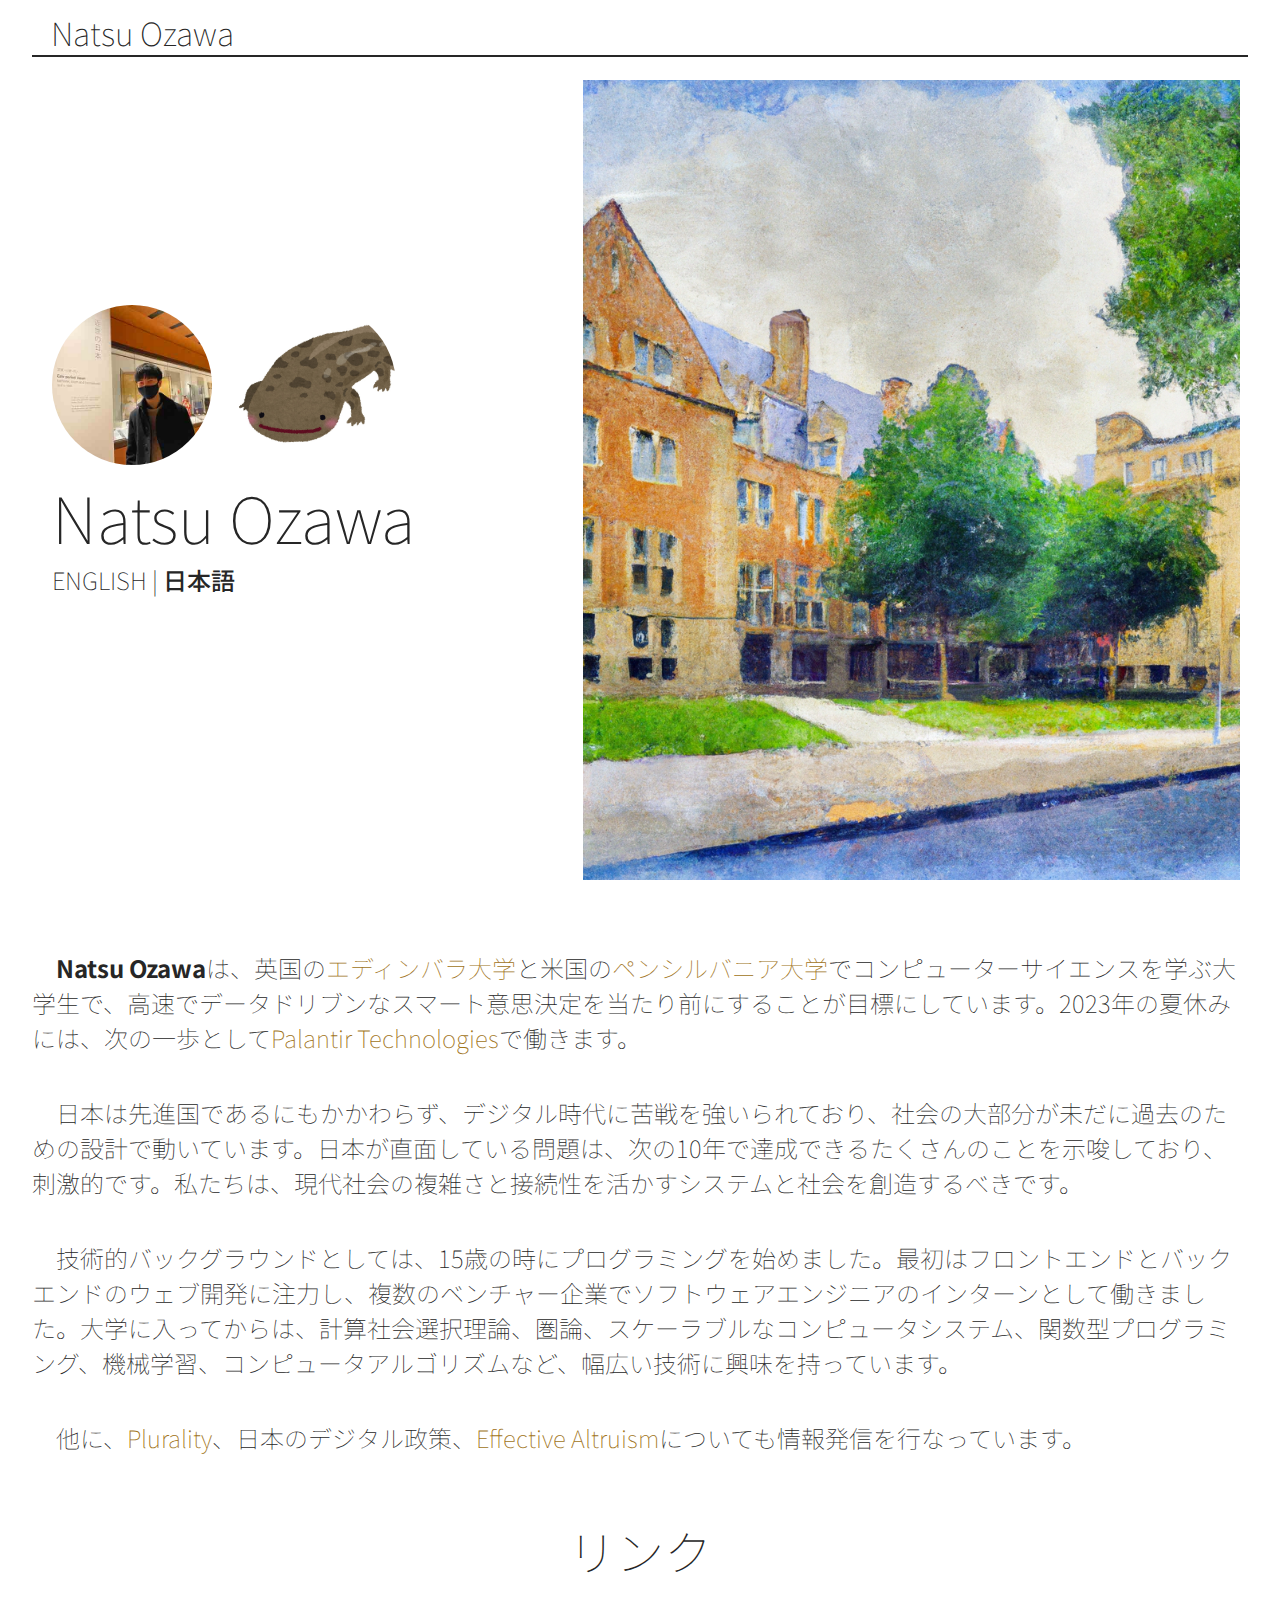
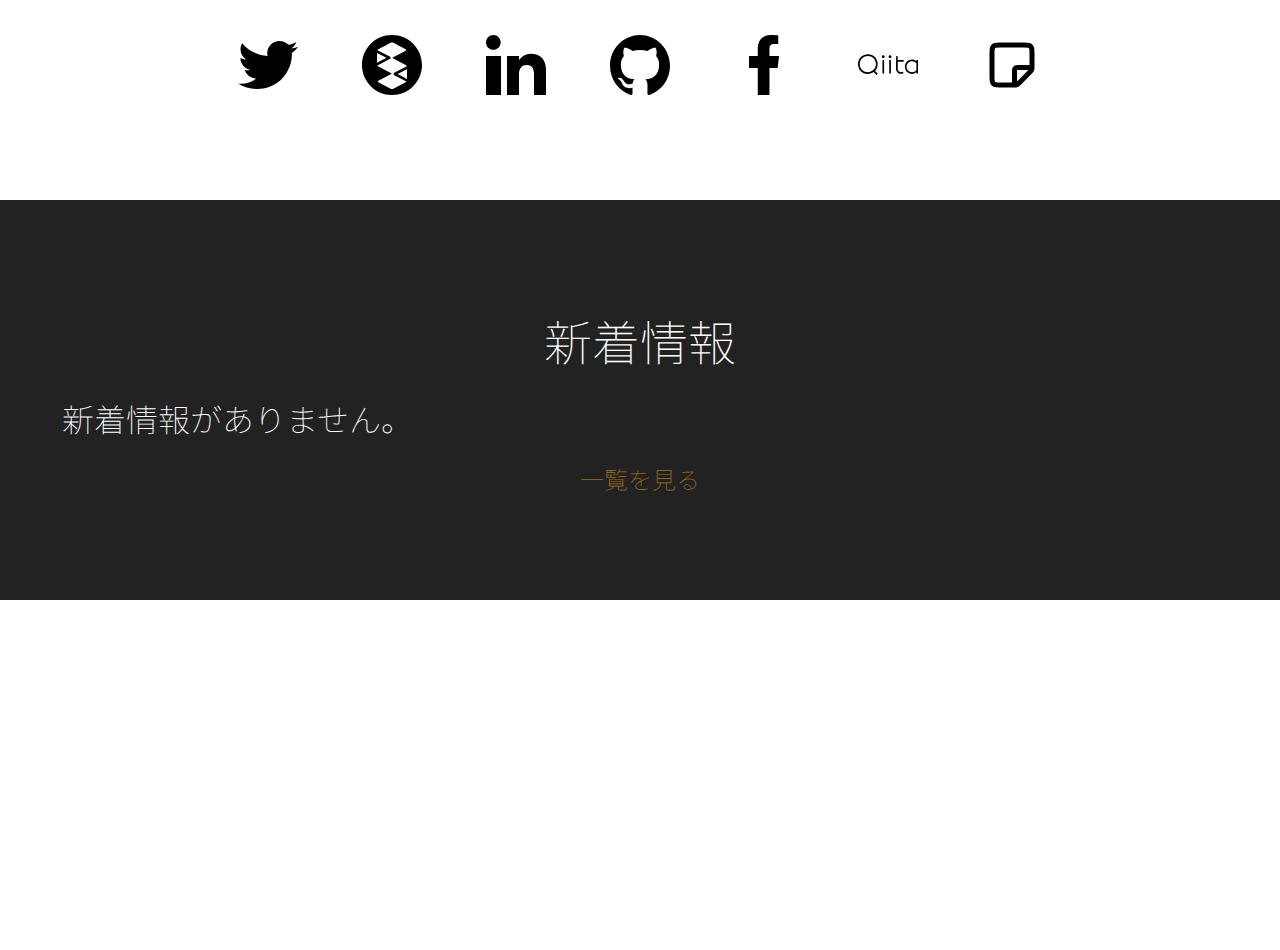
==== jp/index.html @ 7d750319 "Fix image links again" ====
<!DOCTYPE html>
<html>
<head>
  <meta charset="utf-8">
  <meta name="viewport" content="width=device-width, initial-scale=1.0">
  <title>Natsu Ozawa - 小澤夏彦</title>
  <meta name="description" content="Natsu Ozawaは、英国のエディンバラ大学と米国のペンシルバニア大学でコンピューターサイエンスを学ぶ大学生で、高速でデータドリブンなスマート意思決定を当たり前にすることが目標にしています。">
  <meta property="og:locale" content="ja_JP" />
  <meta property="og:type" content="website" />
  <meta property="og:title" content="Natsu Ozawa" />
  <meta property="og:description" content="Natsu Ozawaは、英国のエディンバラ大学と米国のペンシルバニア大学でコンピューターサイエンスを学ぶ大学生で、高速でデータドリブンなスマート意思決定を当たり前にすることが目標です。">
  <meta property="og:url" content="https://natsuozawa.com/" />
  <meta property="og:site_name" content="Natsu Ozawa" />
  <meta property="og:image" content="https://natsuozawa.com/img/ogimage.png" />
  <meta property="og:image:width" content="2880" />
  <meta property="og:image:height" content="1404" />
  <meta property="og:image:type" content="image/png" />

  <meta name="author" content="Natsu Ozawa">
  <meta name="keywords" content="Natsu Ozawa, Natsu, Ozawa, 小澤夏彦, natsuozawa">
  <link href="https://fonts.googleapis.com/css2?family=Noto+Sans+JP:wght@100;400&display=swap" rel="stylesheet">
  <link type="text/css" rel="stylesheet" href="../index.css">
  <script>
  if (sessionStorage.getItem('natsuozawa.github.io:initial') == null) {
    sessionStorage.setItem('natsuozawa.github.io:initial', 'ja');
  }
  </script>
</head>
<body>
  <div id="header-wrap">
    <div id="header">
      <h1 id="header-name"><a href="/jp">Natsu Ozawa</a></h1>
    </div>
  </div>
  <div id="content">
    <div id="main">
      <div class="stretch left">
        <div>
          <img class="avatar" src="../img/face.jpg" />
          <img class="avatar" src="../img/ntszw.jpg" />
          <h1 class="giant">Natsu Ozawa</h1>
          <p><a href="..">English</a> | <span style="font-weight: 500">日本語</span></p>
        </div>
      </div>
      <div class="stretch right"></div>
    </div>
    <div id="introduction" class="component padded">
      <p class="message"><span style="font-weight: bold;">Natsu Ozawa</span>は、英国の<a href="https://www.ed.ac.uk">エディンバラ大学</a>と米国の<a href="https://www.upenn.edu">ペンシルバニア大学</a>でコンピューターサイエンスを学ぶ大学生で、高速でデータドリブンなスマート意思決定を当たり前にすることが目標にしています。2023年の夏休みには、次の一歩として<a href="https://www.palantir.com">Palantir Technologies</a>で働きます。</p>
      <p class="message">日本は先進国であるにもかかわらず、デジタル時代に苦戦を強いられており、社会の大部分が未だに過去のための設計で動いています。日本が直面している問題は、次の10年で達成できるたくさんのことを示唆しており、刺激的です。私たちは、現代社会の複雑さと接続性を活かすシステムと社会を創造するべきです。</p>
      <p class="message">技術的バックグラウンドとしては、15歳の時にプログラミングを始めました。最初はフロントエンドとバックエンドのウェブ開発に注力し、複数のベンチャー企業でソフトウェアエンジニアのインターンとして働きました。大学に入ってからは、計算社会選択理論、圏論、スケーラブルなコンピュータシステム、関数型プログラミング、機械学習、コンピュータアルゴリズムなど、幅広い技術に興味を持っています。</p>
      <p class="message">他に、<a href="https://plurality.institute">Plurality</a>、日本のデジタル政策、<a href="https://www.effectivealtruism.org">Effective Altruism</a>についても情報発信を行なっています。</p>

      <div class="box-container">
        <div class="box">
          <h1 class="big">リンク</h1>
            <a href="https://twitter.com/ntszw"><img src="/img/twitter.svg" class="link-img" /></a></li>
            <a href="https://scrapbox.io/natsuozawa"><img src="/img/scrapbox.svg" class="link-img" /></a>
            <a href="https://linkedin.com/in/natsuozawa"><img src="/img/linkedin.svg" class="link-img" /></a></li>
            <a href="https://github.com/natsuozawa"><img src="/img/github.svg" class="link-img" /></a></li>
            <a href="https://facebook.com/ntszw"><img src="/img/facebook.svg" class="link-img" /></a></li>
            <a href="https://qiita.com/natsuozawa"><img src="/img/qiita.svg" class="link-img" /></a></li>
            <a href="https://note.com/natsuozawa"><img src="/img/note.svg" class="link-img" /></a></li>
          </ul>
        </div>
      </div>
    </div>
    </div>
    <div id="see" class="last">
      <div class="blackbox">
        <h1 class="big">新着情報</h1>
        <div class="component" id="gpmb_index_root" style="text-align: left">
          <h1>新着情報がありません。</h1>
        </div>
        <p class="message"><a href="../information">一覧を見る</a></p>
      </div>
    </div>
  </div>
  <div class="before-footer"></div>
  <div id="footer">
    <div id="name">
      <h1>Natsu Ozawa</h1>
    </div>
    <div id="navigator">
      <ul class="nav">
        <li><a href="../">English</a></li>
        <li><a href="https://blog.natsuozawa.com">Blog</a></li>
        <li><a href="https://resume.id/natsuozawa">Portfolio</a></li>
      </ul>
      <p>&#169; 2018-2023 Natsu Ozawa</p>
    </div>
  </div>
  <script src="../jquery-1.12.4.min.js"></script>
  <script src="../check.js"></script>
  <script src="../gpmb.js"></script>
  <script>
    gpmb.load("natsuozawa", "information", function() {
      var gpmbIndexRoot = document.getElementById("gpmb_index_root");
      if (gpmb.entries.length > 0) gpmbIndexRoot.innerHTML = "";
      gpmb.embed(gpmbIndexRoot, -1, -2, "ja-JP");
    });
  </script>
</body>
</html>
---- index.css ----
body {
  font-family: "Noto Sans Japanese", "Noto Sans JP", sans-serif;
  margin: 0;
  color: #262626;
}

div {
  background-repeat: no-repeat;
  background-size: cover;
}

#content {
  background-color: white;
}

h1, h2, h3, p, li {
  font-weight: 100;
  margin: 0;
}

a {
  text-decoration: none;
  color: #a07318;
}

a:hover {
  color: #664d04;
}

hr {
  width: 5%;
  border: none;
  border-bottom: 2px solid white;
  margin: auto;
}

@media only screen and (min-width: 410px) and (min-height: 350px) {
  .giant {
    font-size: 64px;
  }
  .big {
    font-size: 48px;
  }
  .message {
    font-size: 24px;
  }
  .icon {
    height: 64px;
    width: 64px;
  }
}
@media only screen and (max-width: 410px), only screen and (max-height: 350px) {
  .giant {
    font-size: 48px;
  }
  .big {
    font-size: 36px;
  }
  .message {
    font-size: 20px;
  }
  .icon {
    height: 48px;
    width: 48px;
  }
}
.bold-text {
  font-weight: 400;
}

.component {
  width: 95%;
  margin: auto;
}

.box {
  padding: 20px;
}
.box p {
  font-size: 20px;
}

.blackbox {
  background-color: rgba(0, 0, 0, 0.6);
  display: table-cell;
  vertical-align: middle;
  height: inherit;
  width: 100vw;
  color: white;
  padding: 0 2.5%;
}

.banner {
  height: calc(100vh - 80px);
  width: 100%;
  text-align: center;
  background-repeat: no-repeat;
  background-size: cover;
  background-attachment: fixed;
  margin-bottom: 50px;
}
.banner h1 {
  text-transform: uppercase;
}

.last {
  text-align: center;
  background-attachment: fixed;
  height: 400px;
}
.last h1 {
  margin-bottom: 20px;
}

.avatar {
  height: 160px;
  width: 160px;
  border-radius: 50%;
  object-fit: cover;
  object-position: center;
}

.link-img {
  width: 60px;
  object-fit: cover;
  object-position: center;
  margin: 30px;
}

#header-wrap {
  background-color: white;
  padding-bottom: 20px;
  height: 60px;
}

#header {
  width: 95%;
  border-bottom: 2px solid #262626;
  margin: 0 auto;
  padding-top: 9px;
}
#header a {
  color: inherit;
}
#header #header-name {
  font-weight: 100;
  margin: 0;
  width: 220px;
  text-align: center;
}
@media only screen and (min-width: 650px) {
  #header #header-name {
    display: inline-block;
  }
}
@media only screen and (max-width: 310px) {
  #header #header-name {
    display: inline-block;
  }
  #header .nav {
    display: none;
  }
}

#footer {
  width: 95%;
  margin: 0 2.5%;
  bottom: 0;
}
#footer div {
  display: table-cell;
  vertical-align: middle;
  height: inherit;
}
#footer #name h1 {
  font-weight: 400;
  font-size: 64px;
  text-align: center;
}
#footer #navigator {
  text-align: right;
  position: relative;
}
#footer #navigator .nav {
  font-size: 28px;
  margin: 0;
  padding: 0;
}
#footer #navigator .nav li {
  display: inline-block;
  margin-right: 20px;
}
#footer #navigator p {
  position: absolute;
  bottom: 10px;
  right: 20px;
}

@media only screen and (min-width: 600px) {
  #name {
    width: 300px;
  }
  #navigator {
    width: calc(95vw - 310px);
  }
}
@media only screen and (max-width: 600px) and (min-width: 350px) {
  #name h1 {
    width: 200px;
    font-size: 48px !important;
  }
  #navigator {
    width: calc(95vw - 200px);
  }
}
@media only screen and (max-width: 350px) {
  .before-footer {
    margin-bottom: 250px;
  }
  #footer {
    height: 230px !important;
  }
  #name {
    display: none !important;
  }
  #navigator {
    width: 95vw;
  }
}
@media only screen and (min-height: 350px) {
  #footer {
    height: 350px;
  }
}
@media only screen and (max-height: 350px) {
  #footer {
    height: 100vh;
  }
  #footer #name h1 {
    font-size: 48px !important;
  }
}
#main {
  width: 95%;
  margin: auto;
  padding-bottom: 50px;
}
#main .left p {
  text-transform: uppercase;
  font-weight: 100;
  font-size: 24px;
}
#main .left h1, #main .left p {
  padding-left: 20px;
}
#main .left img {
  margin-left: 20px;
}
#main .left a {
  color: inherit;
}
#main .left a:hover {
  color: #a07318;
}
#main .right {
  background-image: url("img/aiart.png");
  background-position: left top;
  margin-bottom: 20px;
}
@media only screen and (min-width: 600px) {
  #main .left, #main .right {
    display: inline-block;
    vertical-align: middle;
  }
  #main .left {
    width: 45%;
    height: calc(100vh - 80px);
  }
  #main .left > div {
    padding-top: 25vh;
  }
  #main .right {
    width: 54%;
    height: calc(100vh - 100px);
  }
}
@media only screen and (max-width: 600px) {
  #main .left {
    height: calc(40vh - 40px);
    width: 100%;
  }
  #main .left > div {
    padding-top: 5vh;
  }
  #main .right {
    height: calc(70vh - 110px);
    width: 80%;
    margin: auto;
  }
}
@media only screen and (max-width: 600px) and (max-height: 575px) {
  #main .right {
    visibility: hidden;
  }
}
@media only screen and (max-width: 310px) and (max-height: 710px) {
  #main .right {
    visibility: hidden;
  }
}
@media only screen and (max-height: 600px) {
  #main .left > div {
    padding-top: 5vh;
  }
}

#introduction {
  padding-bottom: 50px;
}
#introduction .box-container {
  display: flex;
  justify-content: center;
}
#introduction h1 {
  text-align: center;
  margin-bottom: 20px;
}
#introduction p {
  margin-bottom: 40px;
  text-indent: 24px;
}
#introduction svg {
  margin-right: 16px;
  display: inline-block;
  vertical-align: middle;
  fill: #666;
}

#see {
  background-color: #555;
  background-position: center;
}

/*# sourceMappingURL=index.css.map */
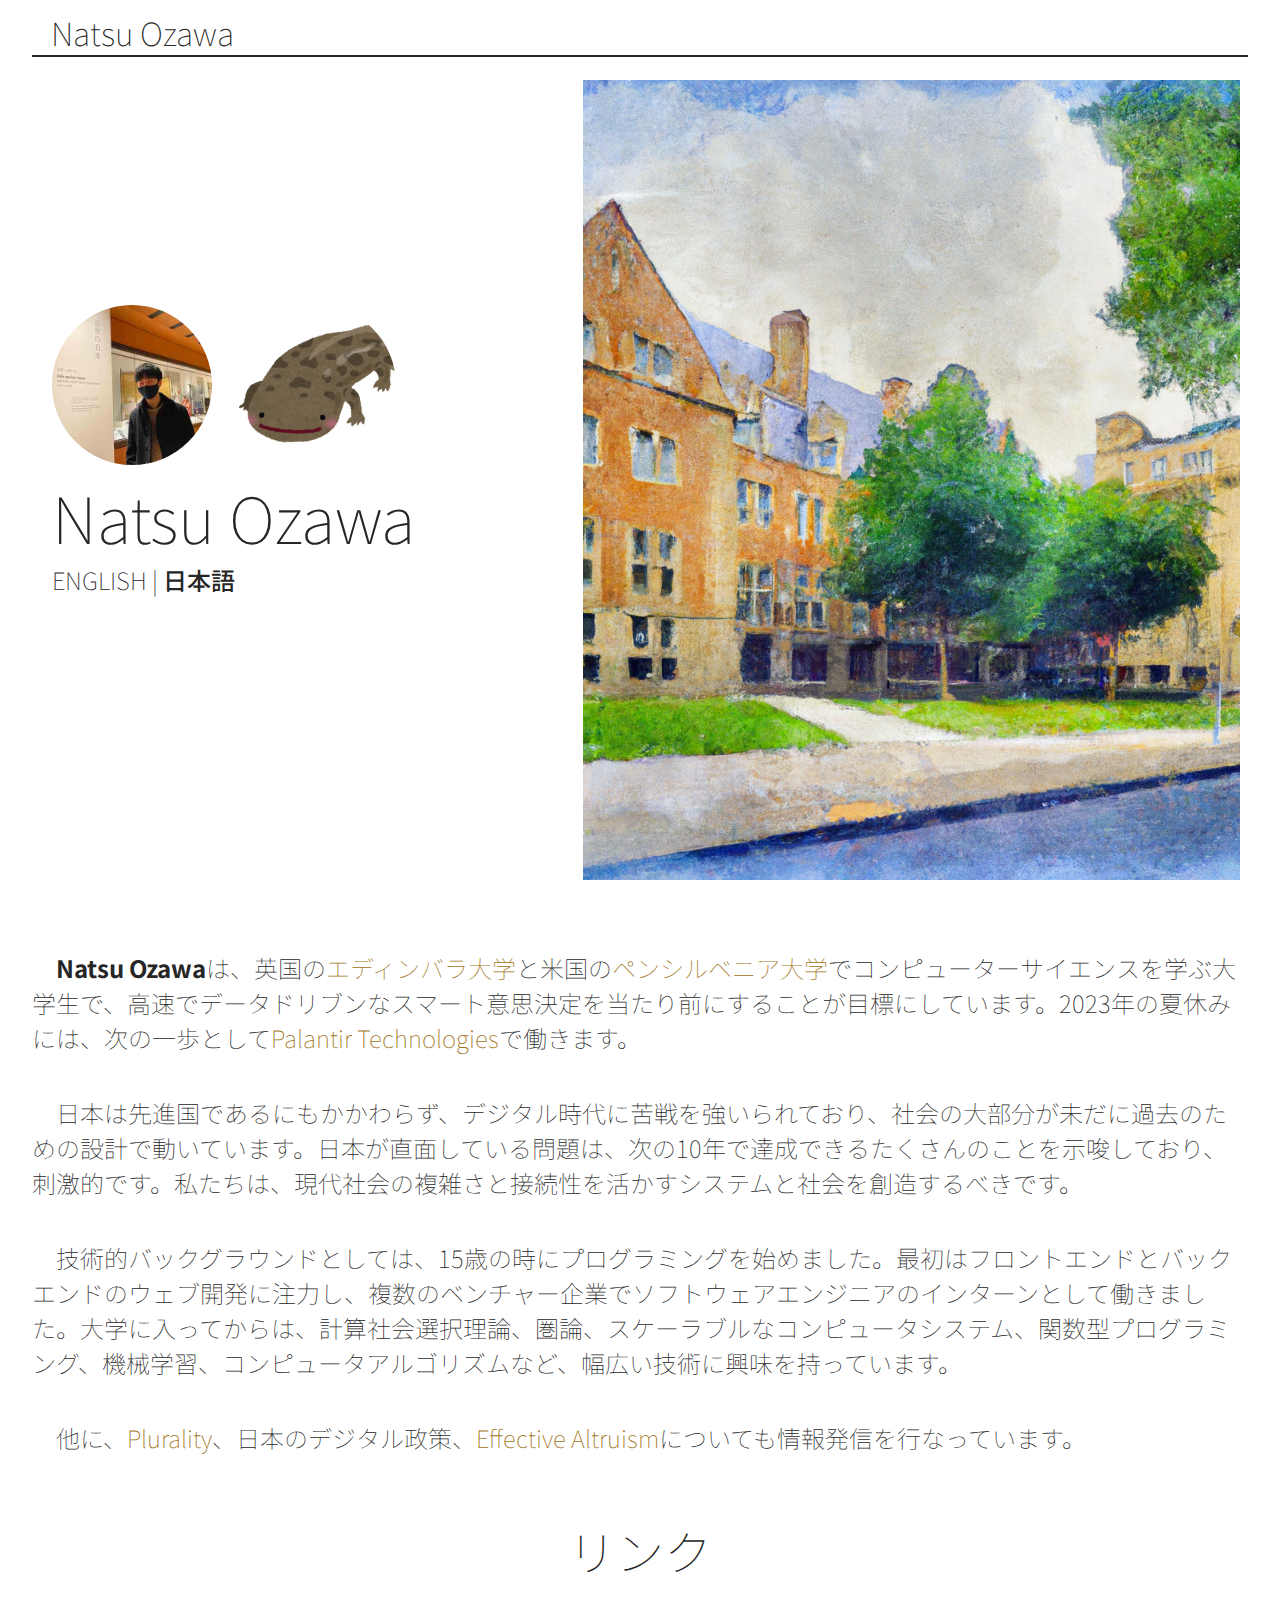
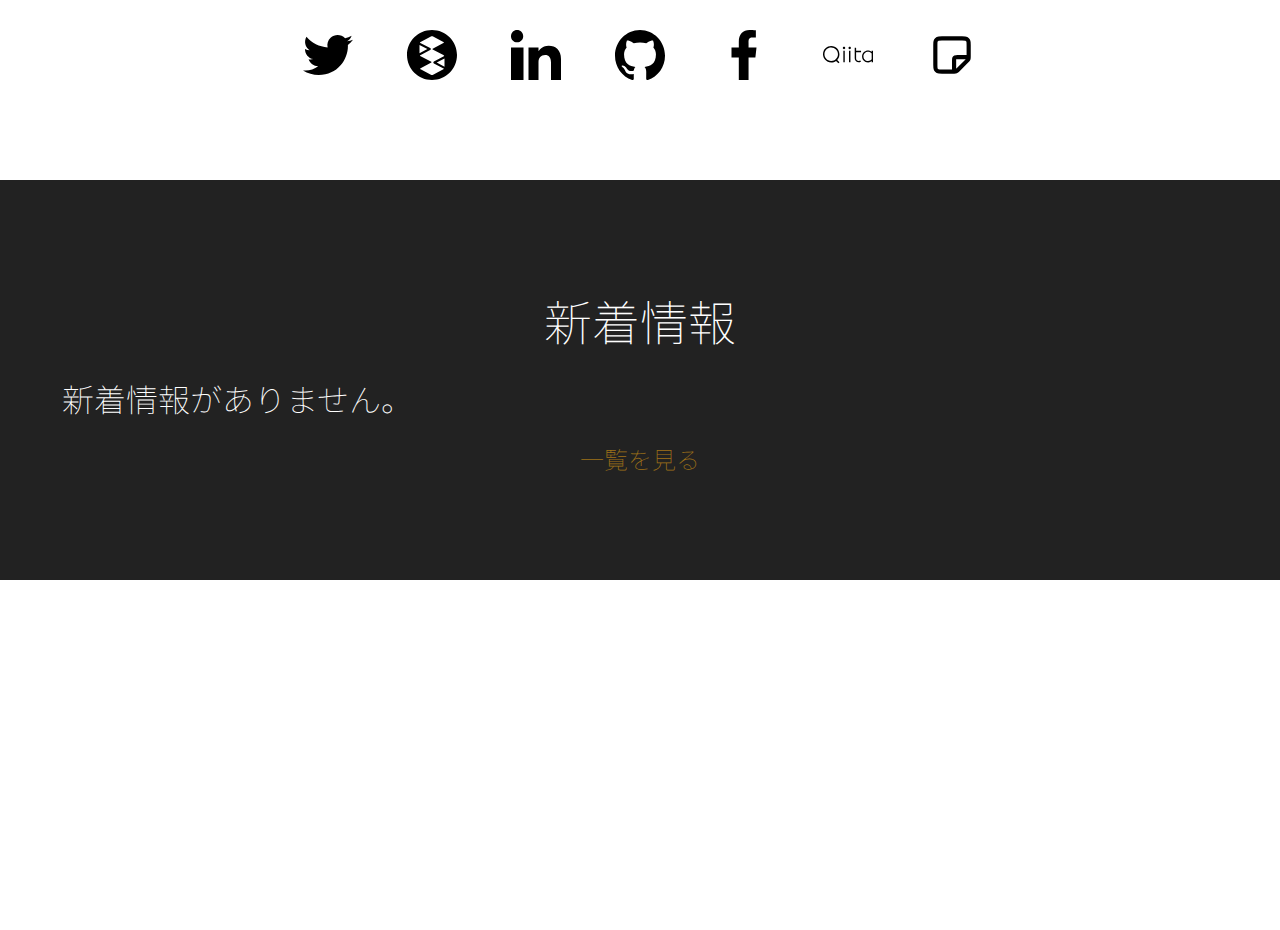
==== commit 7949a765: "Fix Japanese spelling of Pennsylvania" ====
--- a/jp/index.html
+++ b/jp/index.html
@@ -4,7 +4,7 @@
   <meta charset="utf-8">
   <meta name="viewport" content="width=device-width, initial-scale=1.0">
   <title>Natsu Ozawa - 小澤夏彦</title>
-  <meta name="description" content="Natsu Ozawaは、英国のエディンバラ大学と米国のペンシルバニア大学でコンピューターサイエンスを学ぶ大学生で、高速でデータドリブンなスマート意思決定を当たり前にすることが目標にしています。">
+  <meta name="description" content="Natsu Ozawaは、英国のエディンバラ大学と米国のペンシルベニア大学でコンピューターサイエンスを学ぶ大学生で、高速でデータドリブンなスマート意思決定を当たり前にすることが目標にしています。">
   <meta property="og:locale" content="ja_JP" />
   <meta property="og:type" content="website" />
   <meta property="og:title" content="Natsu Ozawa" />
@@ -45,7 +45,7 @@
       <div class="stretch right"></div>
     </div>
     <div id="introduction" class="component padded">
-      <p class="message"><span style="font-weight: bold;">Natsu Ozawa</span>は、英国の<a href="https://www.ed.ac.uk">エディンバラ大学</a>と米国の<a href="https://www.upenn.edu">ペンシルバニア大学</a>でコンピューターサイエンスを学ぶ大学生で、高速でデータドリブンなスマート意思決定を当たり前にすることが目標にしています。2023年の夏休みには、次の一歩として<a href="https://www.palantir.com">Palantir Technologies</a>で働きます。</p>
+      <p class="message"><span style="font-weight: bold;">Natsu Ozawa</span>は、英国の<a href="https://www.ed.ac.uk">エディンバラ大学</a>と米国の<a href="https://www.upenn.edu">ペンシルベニア大学</a>でコンピューターサイエンスを学ぶ大学生で、高速でデータドリブンなスマート意思決定を当たり前にすることが目標にしています。2023年の夏休みには、次の一歩として<a href="https://www.palantir.com">Palantir Technologies</a>で働きます。</p>
       <p class="message">日本は先進国であるにもかかわらず、デジタル時代に苦戦を強いられており、社会の大部分が未だに過去のための設計で動いています。日本が直面している問題は、次の10年で達成できるたくさんのことを示唆しており、刺激的です。私たちは、現代社会の複雑さと接続性を活かすシステムと社会を創造するべきです。</p>
       <p class="message">技術的バックグラウンドとしては、15歳の時にプログラミングを始めました。最初はフロントエンドとバックエンドのウェブ開発に注力し、複数のベンチャー企業でソフトウェアエンジニアのインターンとして働きました。大学に入ってからは、計算社会選択理論、圏論、スケーラブルなコンピュータシステム、関数型プログラミング、機械学習、コンピュータアルゴリズムなど、幅広い技術に興味を持っています。</p>
       <p class="message">他に、<a href="https://plurality.institute">Plurality</a>、日本のデジタル政策、<a href="https://www.effectivealtruism.org">Effective Altruism</a>についても情報発信を行なっています。</p>
--- a/index.css
+++ b/index.css
@@ -121,10 +121,10 @@
 }
 
 .link-img {
-  width: 60px;
+  width: 50px;
   object-fit: cover;
   object-position: center;
-  margin: 30px;
+  margin: 25px;
 }
 
 #header-wrap {
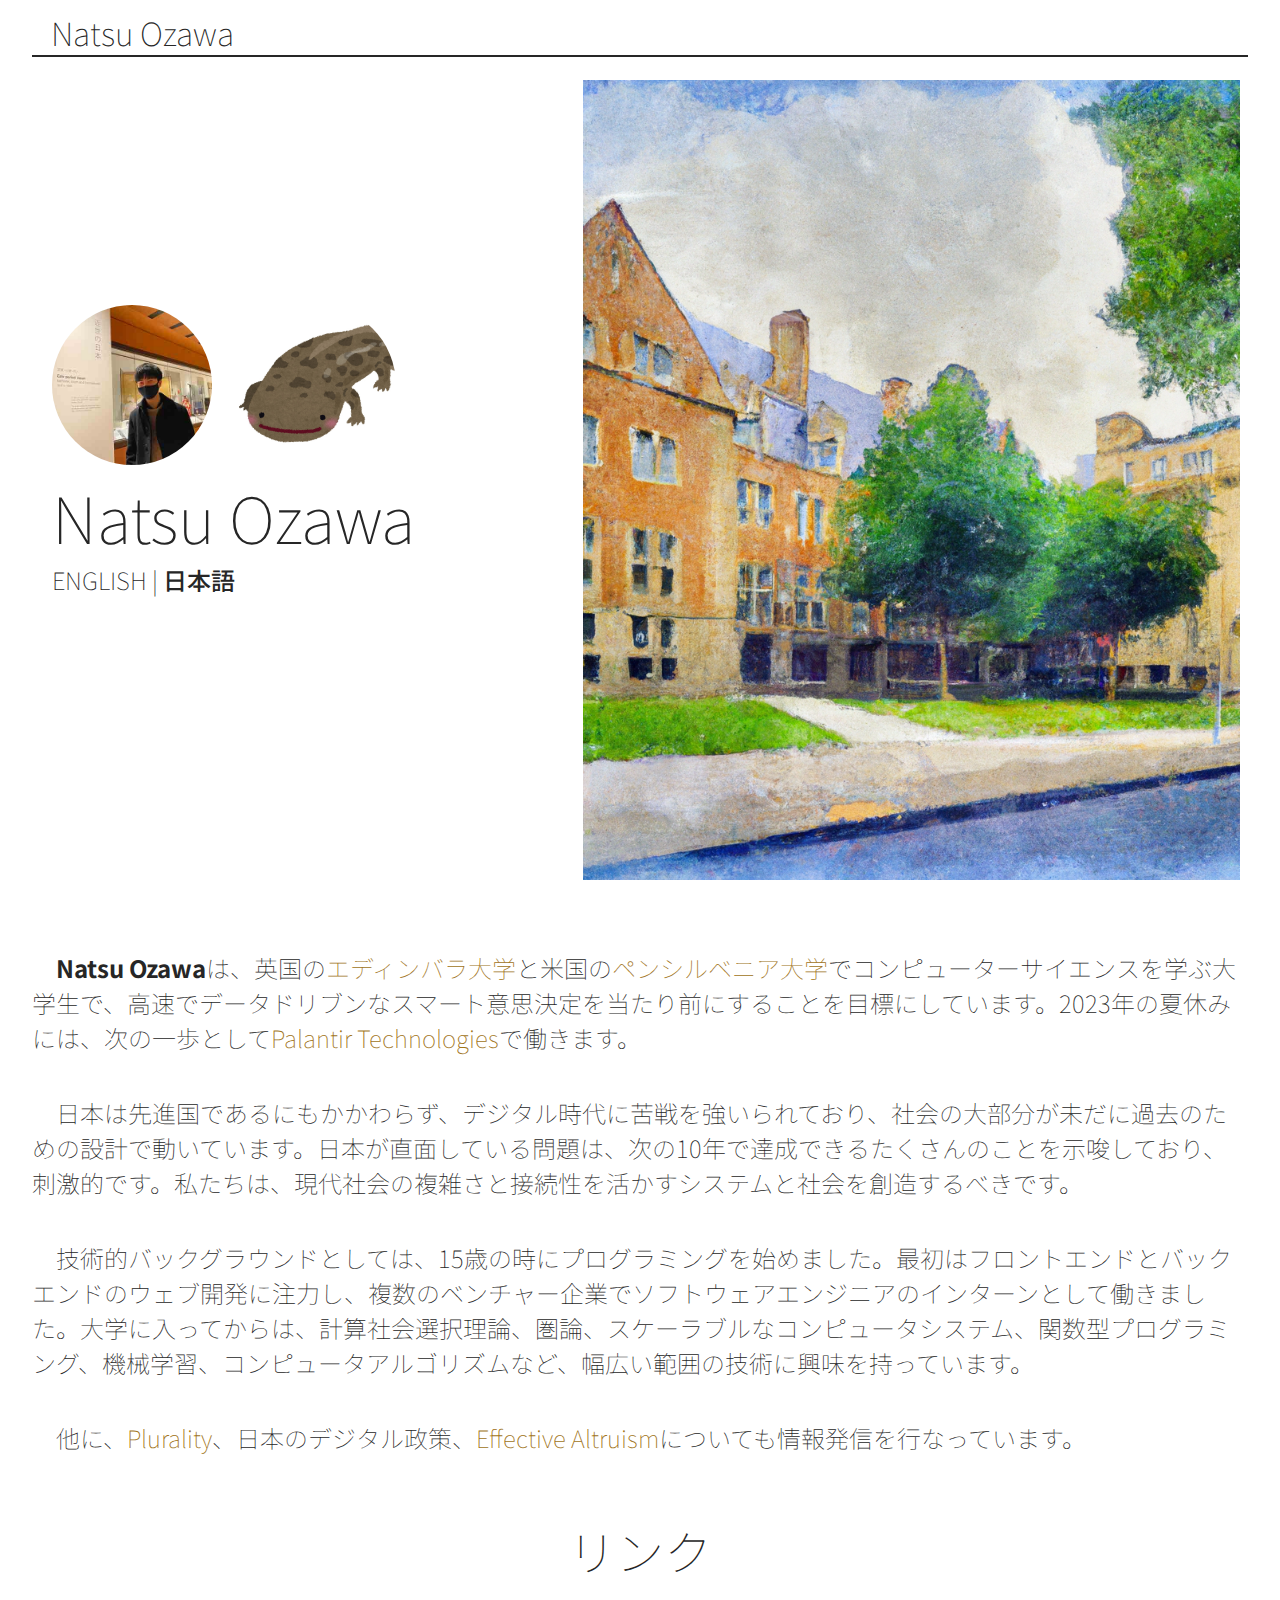
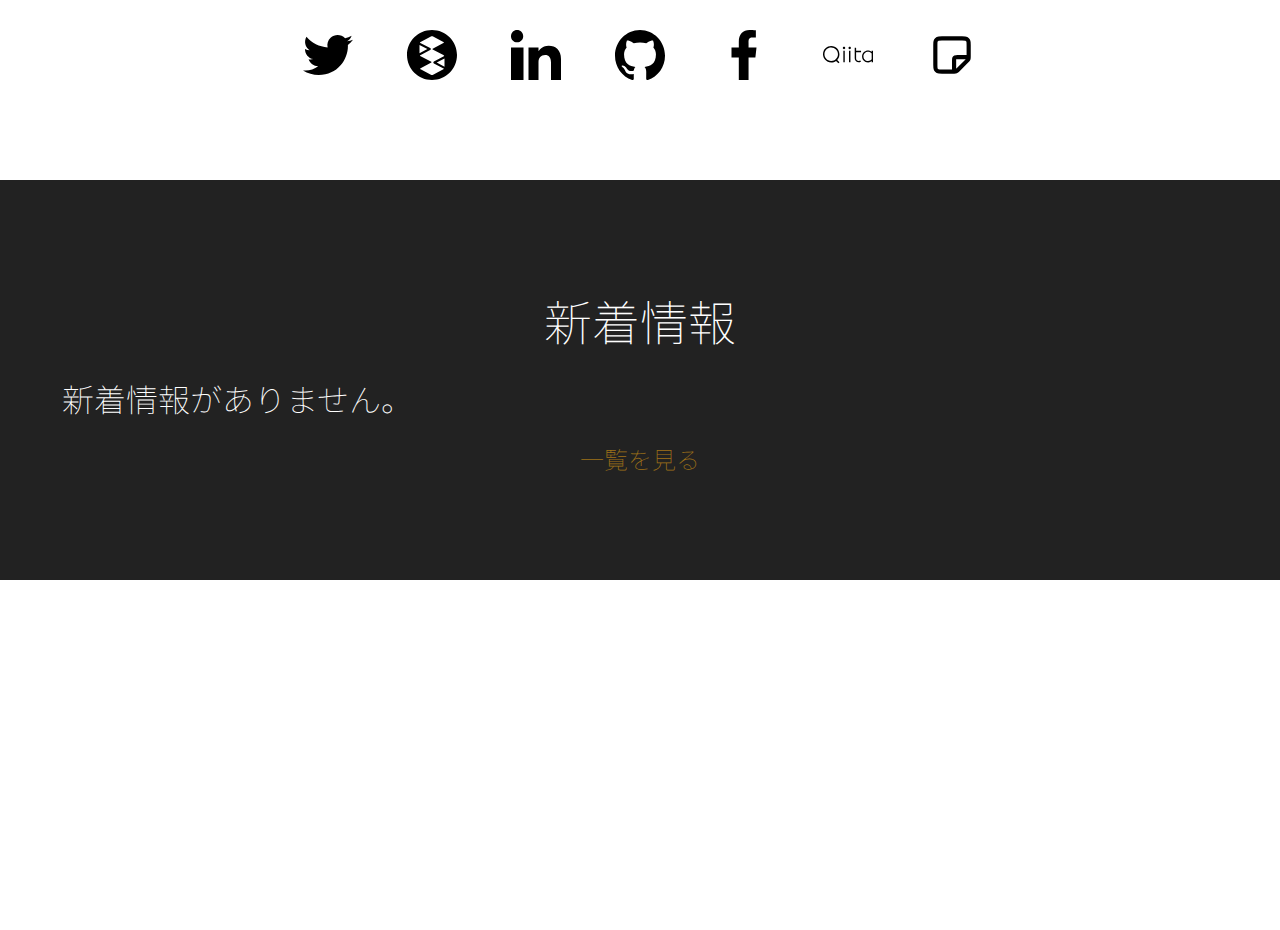
==== commit c7293505: "Fix Japanese wording" ====
--- a/jp/index.html
+++ b/jp/index.html
@@ -4,11 +4,11 @@
   <meta charset="utf-8">
   <meta name="viewport" content="width=device-width, initial-scale=1.0">
   <title>Natsu Ozawa - 小澤夏彦</title>
-  <meta name="description" content="Natsu Ozawaは、英国のエディンバラ大学と米国のペンシルベニア大学でコンピューターサイエンスを学ぶ大学生で、高速でデータドリブンなスマート意思決定を当たり前にすることが目標にしています。">
+  <meta name="description" content="Natsu Ozawaは、英国のエディンバラ大学と米国のペンシルベニア大学でコンピューターサイエンスを学ぶ大学生で、高速でデータドリブンなスマート意思決定を当たり前にすることを目標にしています。">
   <meta property="og:locale" content="ja_JP" />
   <meta property="og:type" content="website" />
   <meta property="og:title" content="Natsu Ozawa" />
-  <meta property="og:description" content="Natsu Ozawaは、英国のエディンバラ大学と米国のペンシルバニア大学でコンピューターサイエンスを学ぶ大学生で、高速でデータドリブンなスマート意思決定を当たり前にすることが目標です。">
+  <meta property="og:description" content="Natsu Ozawaは、英国のエディンバラ大学と米国のペンシルバニア大学でコンピューターサイエンスを学ぶ大学生で、高速でデータドリブンなスマート意思決定を当たり前にすることを目標にしています。">
   <meta property="og:url" content="https://natsuozawa.com/" />
   <meta property="og:site_name" content="Natsu Ozawa" />
   <meta property="og:image" content="https://natsuozawa.com/img/ogimage.png" />
@@ -45,9 +45,9 @@
       <div class="stretch right"></div>
     </div>
     <div id="introduction" class="component padded">
-      <p class="message"><span style="font-weight: bold;">Natsu Ozawa</span>は、英国の<a href="https://www.ed.ac.uk">エディンバラ大学</a>と米国の<a href="https://www.upenn.edu">ペンシルベニア大学</a>でコンピューターサイエンスを学ぶ大学生で、高速でデータドリブンなスマート意思決定を当たり前にすることが目標にしています。2023年の夏休みには、次の一歩として<a href="https://www.palantir.com">Palantir Technologies</a>で働きます。</p>
+      <p class="message"><span style="font-weight: bold;">Natsu Ozawa</span>は、英国の<a href="https://www.ed.ac.uk">エディンバラ大学</a>と米国の<a href="https://www.upenn.edu">ペンシルベニア大学</a>でコンピューターサイエンスを学ぶ大学生で、高速でデータドリブンなスマート意思決定を当たり前にすることを目標にしています。2023年の夏休みには、次の一歩として<a href="https://www.palantir.com">Palantir Technologies</a>で働きます。</p>
       <p class="message">日本は先進国であるにもかかわらず、デジタル時代に苦戦を強いられており、社会の大部分が未だに過去のための設計で動いています。日本が直面している問題は、次の10年で達成できるたくさんのことを示唆しており、刺激的です。私たちは、現代社会の複雑さと接続性を活かすシステムと社会を創造するべきです。</p>
-      <p class="message">技術的バックグラウンドとしては、15歳の時にプログラミングを始めました。最初はフロントエンドとバックエンドのウェブ開発に注力し、複数のベンチャー企業でソフトウェアエンジニアのインターンとして働きました。大学に入ってからは、計算社会選択理論、圏論、スケーラブルなコンピュータシステム、関数型プログラミング、機械学習、コンピュータアルゴリズムなど、幅広い技術に興味を持っています。</p>
+      <p class="message">技術的バックグラウンドとしては、15歳の時にプログラミングを始めました。最初はフロントエンドとバックエンドのウェブ開発に注力し、複数のベンチャー企業でソフトウェアエンジニアのインターンとして働きました。大学に入ってからは、計算社会選択理論、圏論、スケーラブルなコンピュータシステム、関数型プログラミング、機械学習、コンピュータアルゴリズムなど、幅広い範囲の技術に興味を持っています。</p>
       <p class="message">他に、<a href="https://plurality.institute">Plurality</a>、日本のデジタル政策、<a href="https://www.effectivealtruism.org">Effective Altruism</a>についても情報発信を行なっています。</p>
 
       <div class="box-container">
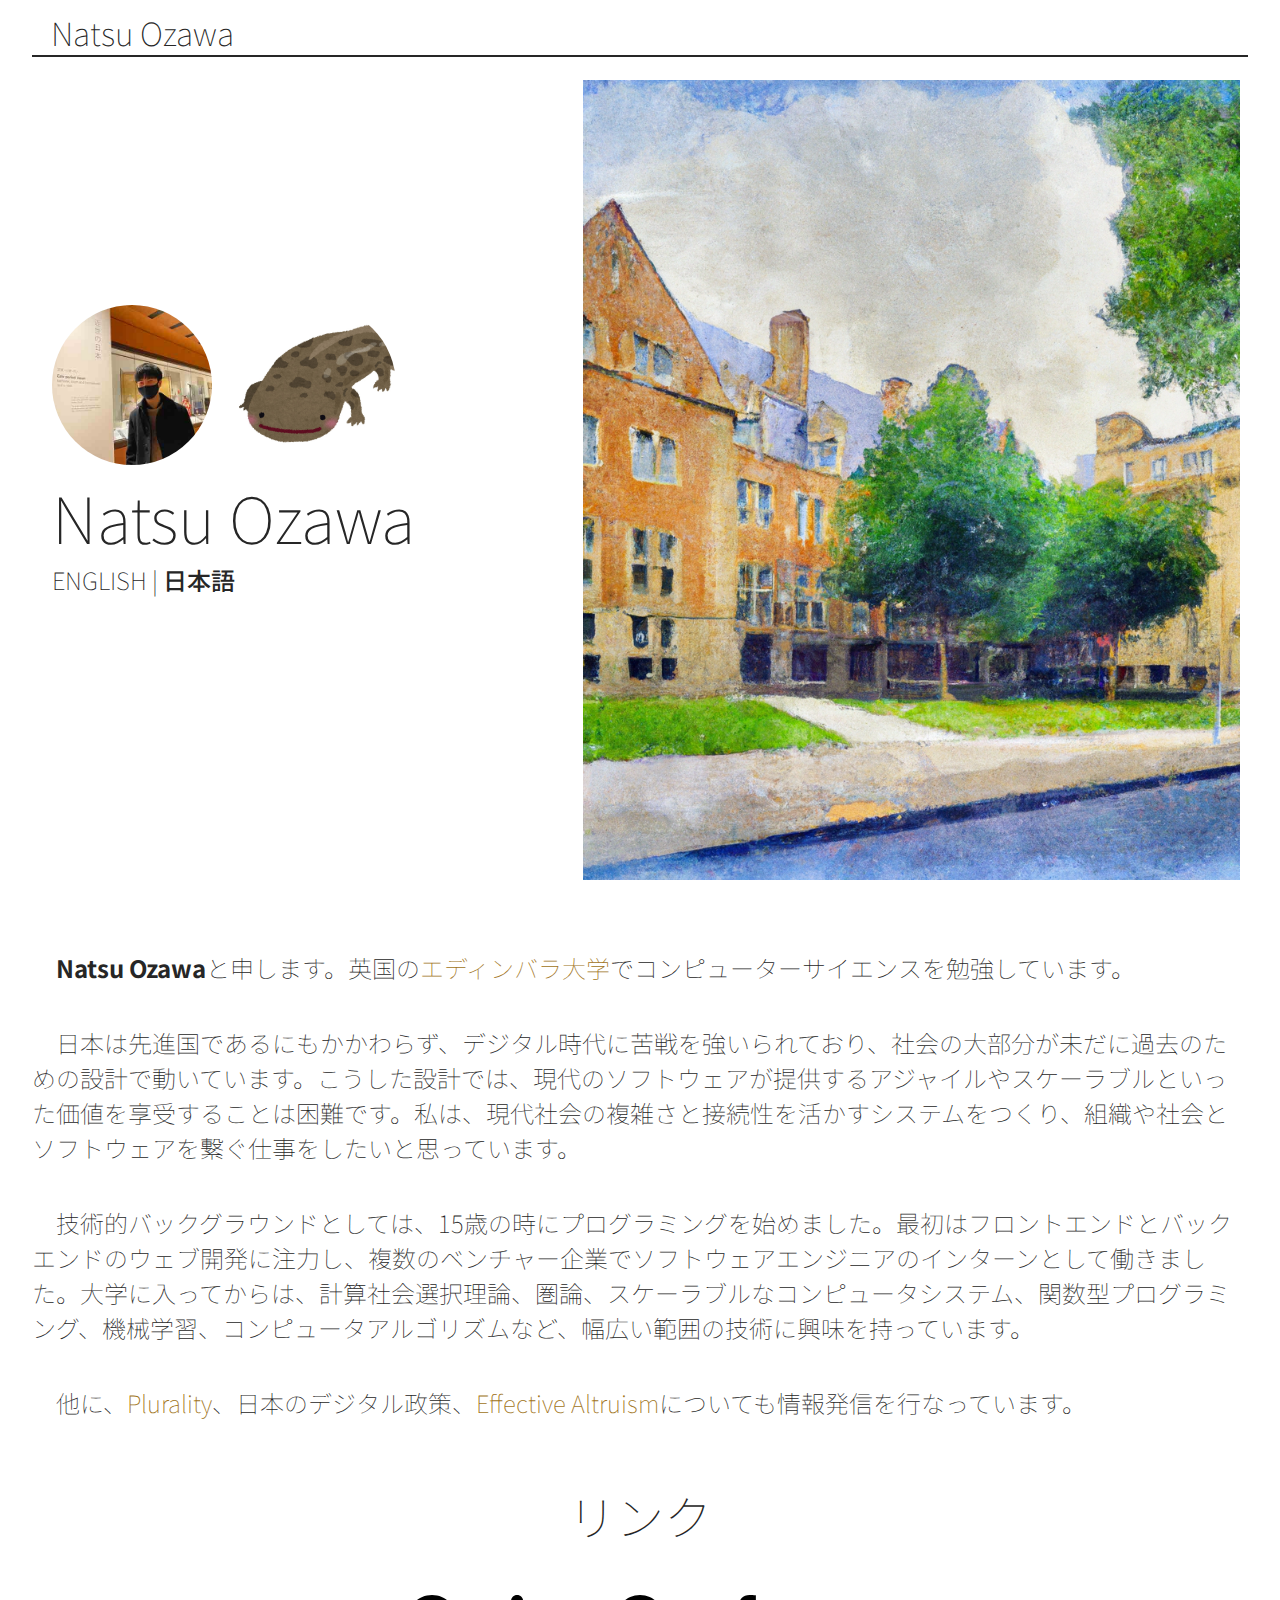
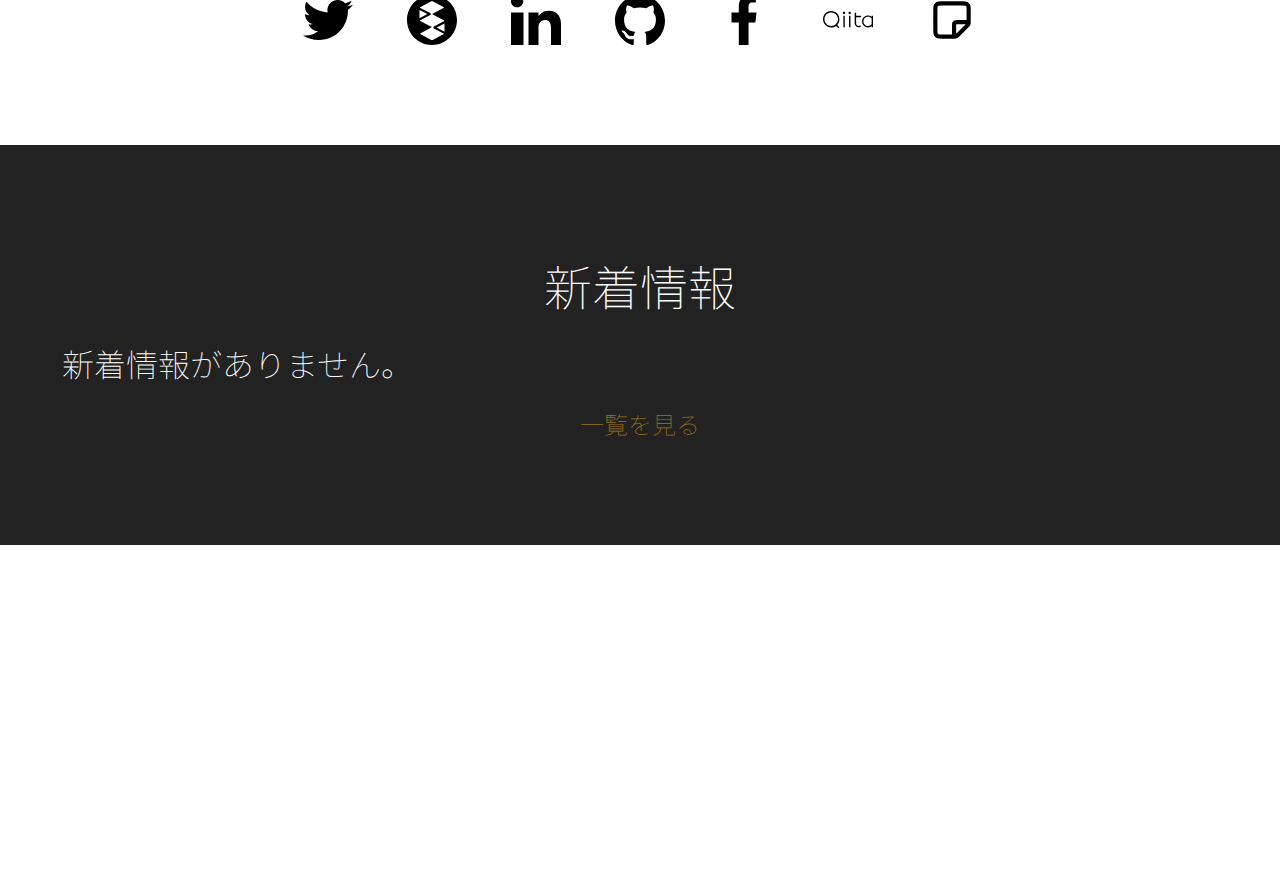
==== commit 6d59c5e7: "Update website description" ====
--- a/jp/index.html
+++ b/jp/index.html
@@ -4,11 +4,11 @@
   <meta charset="utf-8">
   <meta name="viewport" content="width=device-width, initial-scale=1.0">
   <title>Natsu Ozawa - 小澤夏彦</title>
-  <meta name="description" content="Natsu Ozawaは、英国のエディンバラ大学と米国のペンシルベニア大学でコンピューターサイエンスを学ぶ大学生で、高速でデータドリブンなスマート意思決定を当たり前にすることを目標にしています。">
+  <meta name="description" content="Natsu Ozawaは、英国のエディンバラ大学でコンピューターサイエンスを学ぶ大学生です。">
   <meta property="og:locale" content="ja_JP" />
   <meta property="og:type" content="website" />
   <meta property="og:title" content="Natsu Ozawa" />
-  <meta property="og:description" content="Natsu Ozawaは、英国のエディンバラ大学と米国のペンシルバニア大学でコンピューターサイエンスを学ぶ大学生で、高速でデータドリブンなスマート意思決定を当たり前にすることを目標にしています。">
+  <meta property="og:description" content="Natsu Ozawaは、英国のエディンバラ大学でコンピューターサイエンスを学ぶ大学生です。">
   <meta property="og:url" content="https://natsuozawa.com/" />
   <meta property="og:site_name" content="Natsu Ozawa" />
   <meta property="og:image" content="https://natsuozawa.com/img/ogimage.png" />
@@ -20,6 +20,7 @@
   <meta name="keywords" content="Natsu Ozawa, Natsu, Ozawa, 小澤夏彦, natsuozawa">
   <link href="https://fonts.googleapis.com/css2?family=Noto+Sans+JP:wght@100;400&display=swap" rel="stylesheet">
   <link type="text/css" rel="stylesheet" href="../index.css">
+  <link rel="icon" href="../favicon.ico">
   <script>
   if (sessionStorage.getItem('natsuozawa.github.io:initial') == null) {
     sessionStorage.setItem('natsuozawa.github.io:initial', 'ja');
@@ -45,8 +46,8 @@
       <div class="stretch right"></div>
     </div>
     <div id="introduction" class="component padded">
-      <p class="message"><span style="font-weight: bold;">Natsu Ozawa</span>は、英国の<a href="https://www.ed.ac.uk">エディンバラ大学</a>と米国の<a href="https://www.upenn.edu">ペンシルベニア大学</a>でコンピューターサイエンスを学ぶ大学生で、高速でデータドリブンなスマート意思決定を当たり前にすることを目標にしています。2023年の夏休みには、次の一歩として<a href="https://www.palantir.com">Palantir Technologies</a>で働きます。</p>
-      <p class="message">日本は先進国であるにもかかわらず、デジタル時代に苦戦を強いられており、社会の大部分が未だに過去のための設計で動いています。日本が直面している問題は、次の10年で達成できるたくさんのことを示唆しており、刺激的です。私たちは、現代社会の複雑さと接続性を活かすシステムと社会を創造するべきです。</p>
+      <p class="message"><span style="font-weight: bold;">Natsu Ozawa</span>と申します。英国の<a href="https://www.ed.ac.uk">エディンバラ大学</a>でコンピューターサイエンスを勉強しています。</p>
+      <p class="message">日本は先進国であるにもかかわらず、デジタル時代に苦戦を強いられており、社会の大部分が未だに過去のための設計で動いています。こうした設計では、現代のソフトウェアが提供するアジャイルやスケーラブルといった価値を享受することは困難です。私は、現代社会の複雑さと接続性を活かすシステムをつくり、組織や社会とソフトウェアを繋ぐ仕事をしたいと思っています。</p>
       <p class="message">技術的バックグラウンドとしては、15歳の時にプログラミングを始めました。最初はフロントエンドとバックエンドのウェブ開発に注力し、複数のベンチャー企業でソフトウェアエンジニアのインターンとして働きました。大学に入ってからは、計算社会選択理論、圏論、スケーラブルなコンピュータシステム、関数型プログラミング、機械学習、コンピュータアルゴリズムなど、幅広い範囲の技術に興味を持っています。</p>
       <p class="message">他に、<a href="https://plurality.institute">Plurality</a>、日本のデジタル政策、<a href="https://www.effectivealtruism.org">Effective Altruism</a>についても情報発信を行なっています。</p>
 
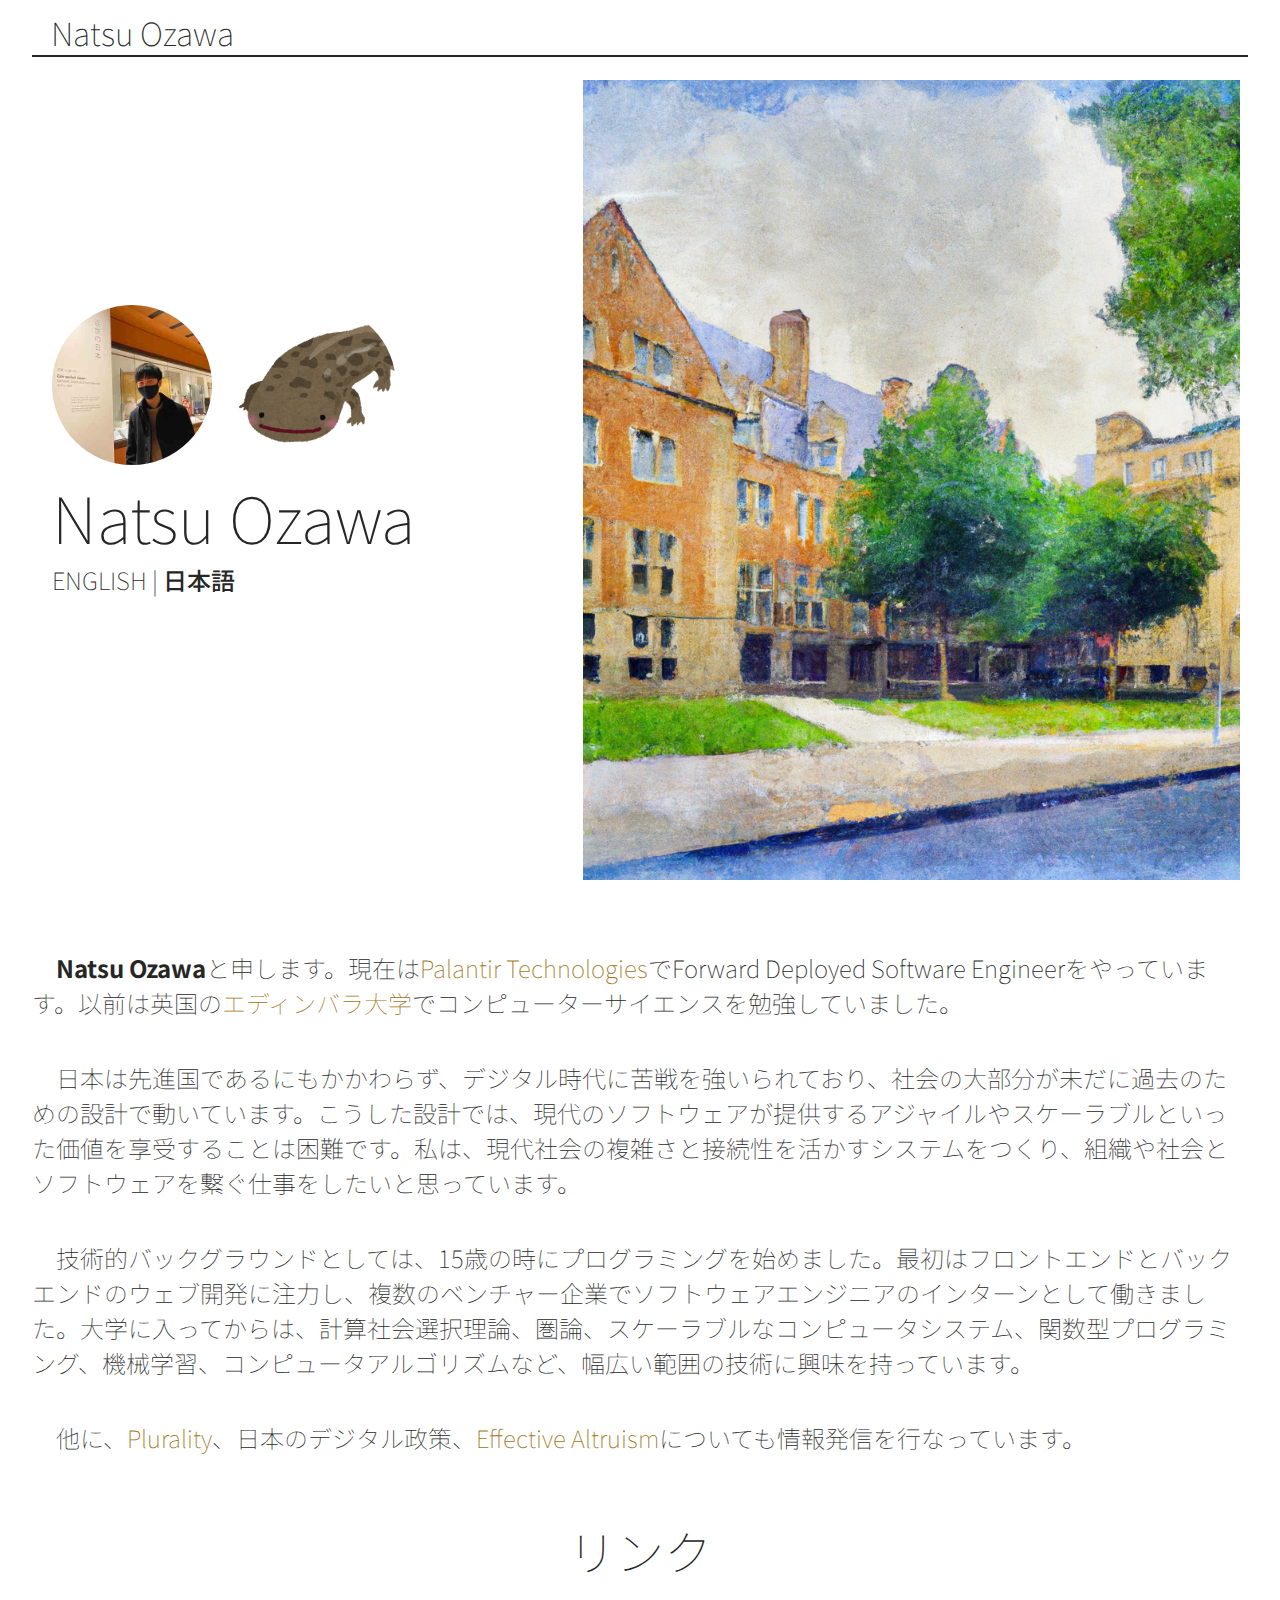
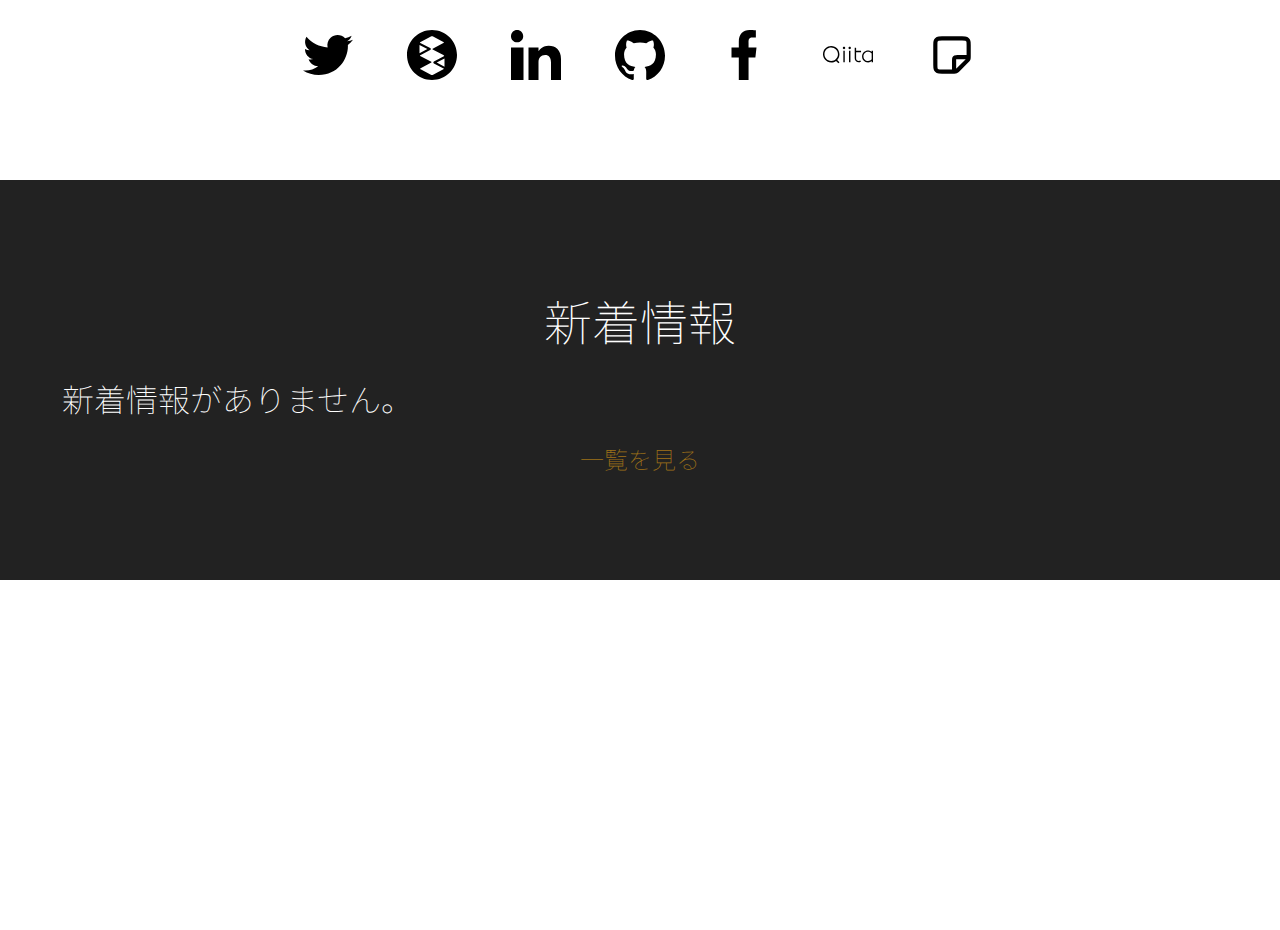
==== commit 137daea6: "Update job" ====
--- a/jp/index.html
+++ b/jp/index.html
@@ -4,11 +4,11 @@
   <meta charset="utf-8">
   <meta name="viewport" content="width=device-width, initial-scale=1.0">
   <title>Natsu Ozawa - 小澤夏彦</title>
-  <meta name="description" content="Natsu Ozawaは、英国のエディンバラ大学でコンピューターサイエンスを学ぶ大学生です。">
+  <meta name="description" content="Natsu OzawaはPalantir TechnologiesのForward Deployed Software Engineerです。">
   <meta property="og:locale" content="ja_JP" />
   <meta property="og:type" content="website" />
   <meta property="og:title" content="Natsu Ozawa" />
-  <meta property="og:description" content="Natsu Ozawaは、英国のエディンバラ大学でコンピューターサイエンスを学ぶ大学生です。">
+  <meta property="og:description" content="Natsu OzawaはPalantir TechnologiesのForward Deployed Software Engineerです。">
   <meta property="og:url" content="https://natsuozawa.com/" />
   <meta property="og:site_name" content="Natsu Ozawa" />
   <meta property="og:image" content="https://natsuozawa.com/img/ogimage.png" />
@@ -46,7 +46,7 @@
       <div class="stretch right"></div>
     </div>
     <div id="introduction" class="component padded">
-      <p class="message"><span style="font-weight: bold;">Natsu Ozawa</span>と申します。英国の<a href="https://www.ed.ac.uk">エディンバラ大学</a>でコンピューターサイエンスを勉強しています。</p>
+      <p class="message"><span style="font-weight: bold;">Natsu Ozawa</span>と申します。現在は<a href="https://palantir.com/jp">Palantir Technologies</a>でForward Deployed Software Engineerをやっています。以前は英国の<a href="https://www.ed.ac.uk">エディンバラ大学</a>でコンピューターサイエンスを勉強していました。</p>
       <p class="message">日本は先進国であるにもかかわらず、デジタル時代に苦戦を強いられており、社会の大部分が未だに過去のための設計で動いています。こうした設計では、現代のソフトウェアが提供するアジャイルやスケーラブルといった価値を享受することは困難です。私は、現代社会の複雑さと接続性を活かすシステムをつくり、組織や社会とソフトウェアを繋ぐ仕事をしたいと思っています。</p>
       <p class="message">技術的バックグラウンドとしては、15歳の時にプログラミングを始めました。最初はフロントエンドとバックエンドのウェブ開発に注力し、複数のベンチャー企業でソフトウェアエンジニアのインターンとして働きました。大学に入ってからは、計算社会選択理論、圏論、スケーラブルなコンピュータシステム、関数型プログラミング、機械学習、コンピュータアルゴリズムなど、幅広い範囲の技術に興味を持っています。</p>
       <p class="message">他に、<a href="https://plurality.institute">Plurality</a>、日本のデジタル政策、<a href="https://www.effectivealtruism.org">Effective Altruism</a>についても情報発信を行なっています。</p>
@@ -87,7 +87,7 @@
         <li><a href="https://blog.natsuozawa.com">Blog</a></li>
         <li><a href="https://resume.id/natsuozawa">Portfolio</a></li>
       </ul>
-      <p>&#169; 2018-2023 Natsu Ozawa</p>
+      <p>&#169; 2018-2024 Natsu Ozawa</p>
     </div>
   </div>
   <script src="../jquery-1.12.4.min.js"></script>
